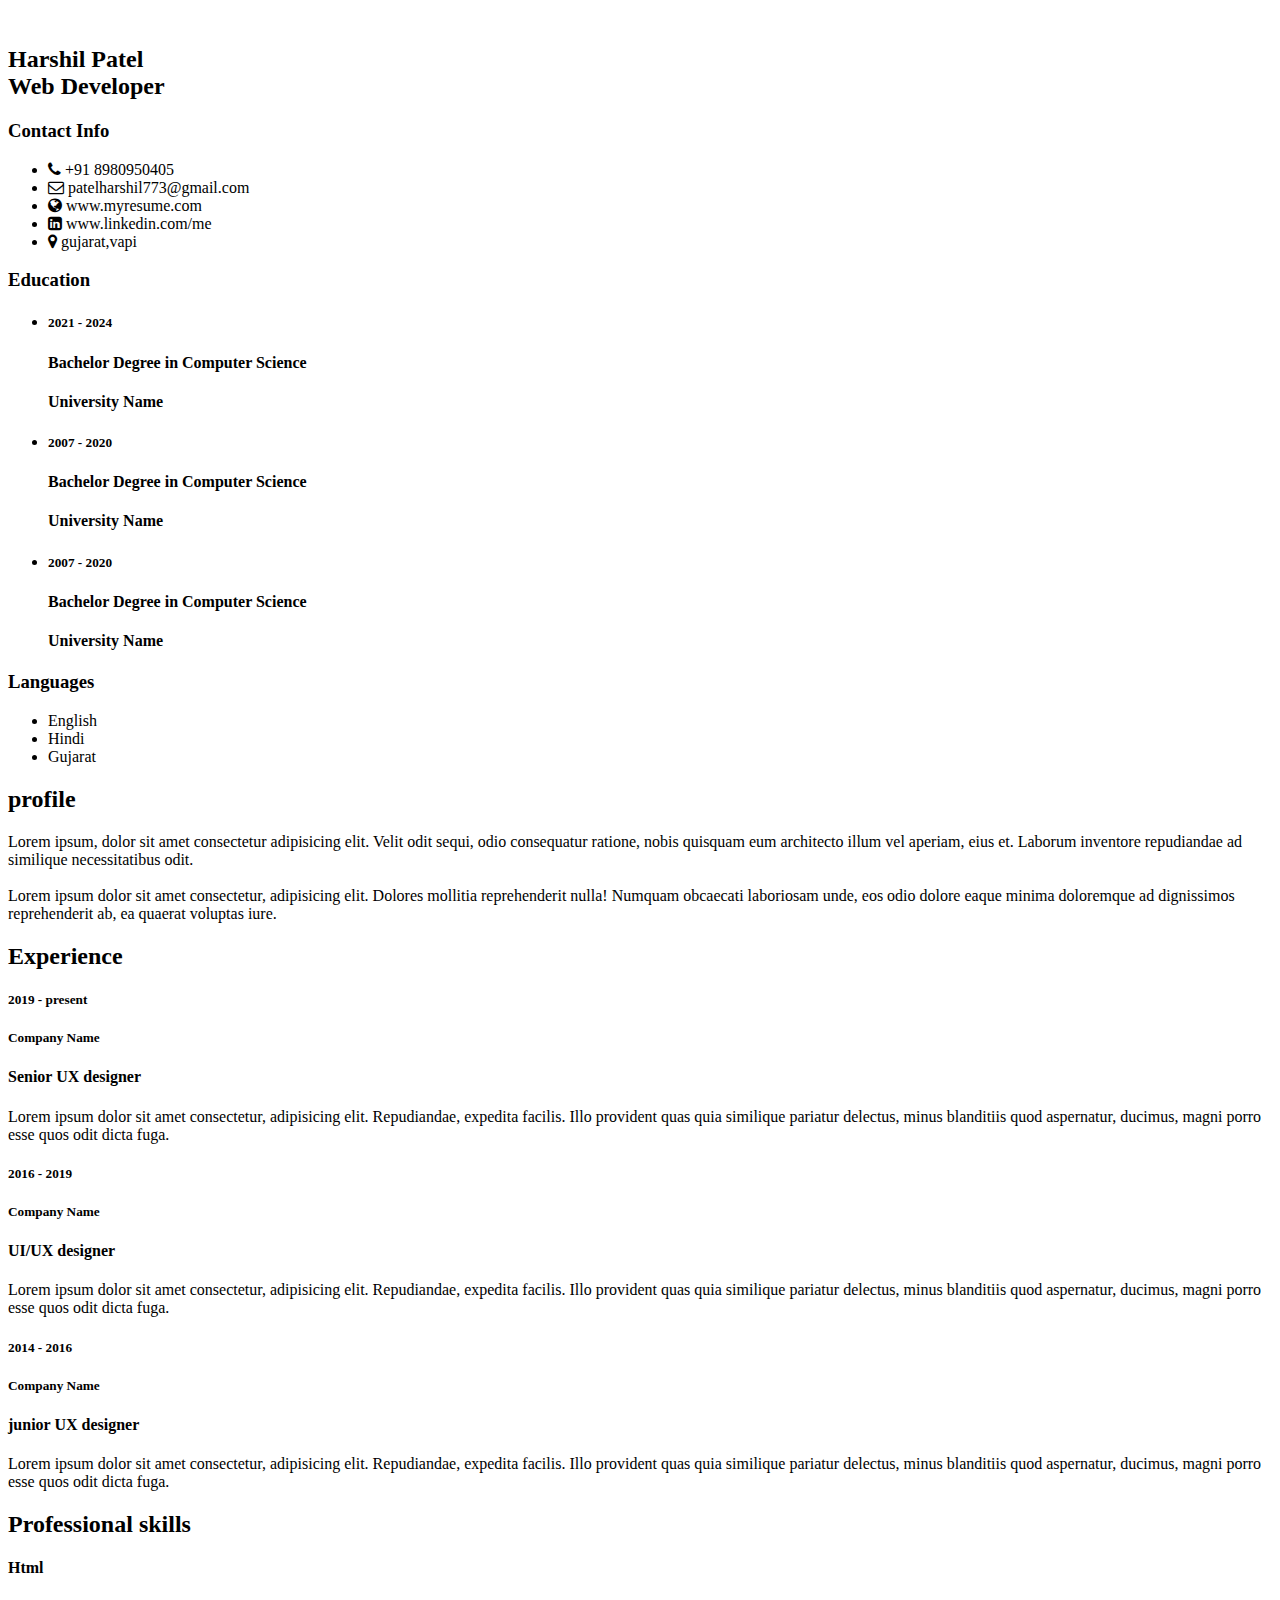
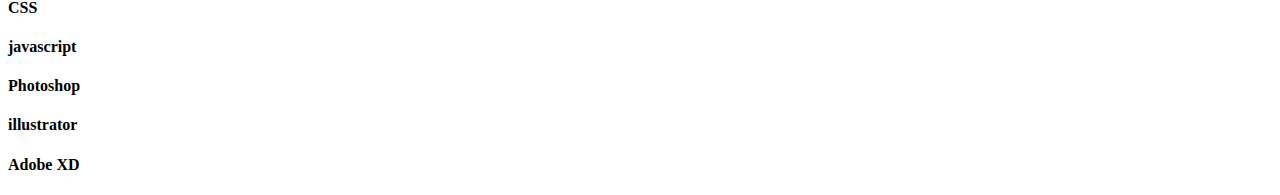
==== index.html @ 0a3c1ebd "Create index.html" ====
<!DOCTYPE html>
<html lang="en">
<head>
    <meta charset="UTF-8">
    <meta http-equiv="X-UA-Compatible" content="IE=edge">
    <meta name="viewport" content="width=device-width, initial-scale=1.0">
    <title>MyResume</title>
    <link rel="stylesheet" href="https://cdnjs.cloudflare.com/ajax/libs/font-awesome/4.7.0/css/font-awesome.css" integrity="sha512-5A8nwdMOWrSz20fDsjczgUidUBR8liPYU+WymTZP1lmY9G6Oc7HlZv156XqnsgNUzTyMefFTcsFH/tnJE/+xBg==" crossorigin="anonymous" referrerpolicy="no-referrer" />
    <link rel="stylesheet" type="text/css" href="style.css">
</head>
<body>
    <div class="container">

        <div class="left_side">
            <div class="profiletext">
                <div class="imgbx">
                    <img src="img/profile4.jpg" alt="">
                </div>
                <h2>Harshil Patel<br><span>Web Developer</span></h2>
            </div>

            <div class="contactinfo">
                <h3 class="title">Contact Info</h3>
                <ul>
                    <li>
                        <span class="icon"><i class="fa fa-phone" aria-hidden="true"></i></span>
                        <span class="text">+91 8980950405</span>
                    </li>
                    <li>
                        <span class="icon"><i class="fa fa-envelope-o" aria-hidden="true"></i></span>
                        <span class="text">patelharshil773@gmail.com</span>
                    </li>
                    <li>
                        <span class="icon"><i class="fa fa-globe" aria-hidden="true"></i></span>
                        <span class="text">www.myresume.com</span>
                    </li>
                    <li>
                        <span class="icon"><i class="fa fa-linkedin-square" aria-hidden="true"></i></span>
                        <span class="text">www.linkedin.com/me</span>
                    </li>
                    <li>
                        <span class="icon"><i class="fa fa-map-marker" aria-hidden="true"></i></span>
                        <span class="text">gujarat,vapi</span>
                    </li>
                </ul>
            </div>

            <div class="contactinfo education">
                <h3 class="title">Education</h3>
                <ul>
                    <li>
                        <h5>2021 - 2024</h5>
                        <h4>Bachelor Degree in Computer Science</h4>
                        <h4>University Name</h4>
                    </li>
                    <li>
                        <h5>2007 - 2020</h5>
                        <h4>Bachelor Degree in Computer Science</h4>
                        <h4>University Name</h4>
                    </li>
                    <li>
                        <h5>2007 - 2020</h5>
                        <h4>Bachelor Degree in Computer Science</h4>
                        <h4>University Name</h4>
                    </li>
                </ul>
            </div>

            <div class="contactinfo language">
                <h3 class="title">Languages</h3>
                <ul>
                    <li>
                        <span class="text">English</span>
                        <span class="percent">
                            <div style="width:90%;"></div>
                        </span>
                    </li>
                    <li>
                        <span class="text">Hindi</span>
                        <span class="percent">
                            <div style="width:90%;"></div>
                        </span>
                        
                    </li>
                    <li>
                        <span class="text">Gujarat</span>
                        <span class="percent">
                            <div style="width:90%;"></div>
                        </span>
                    </li>
                </ul>
            </div>
        </div>
        

        <div class="right_side">
            <div class="about">
                <h2 class="title2">profile</h2>
                <p>Lorem ipsum, dolor sit amet consectetur adipisicing elit. Velit odit sequi, odio consequatur ratione, nobis quisquam eum architecto illum vel aperiam, eius et. Laborum inventore repudiandae ad similique necessitatibus odit.<br><br>Lorem ipsum dolor sit amet consectetur, adipisicing elit. Dolores mollitia reprehenderit nulla! Numquam obcaecati laboriosam unde, eos odio dolore eaque minima doloremque ad dignissimos reprehenderit ab, ea quaerat voluptas iure.</p>
            </div>
            <div class="about">
                <h2 class="title2">Experience</h2>
                <div class="box">
                    <div class="company_year">
                        <h5>2019 - present</h5>
                        <h5>Company Name</h5>
                    </div>
                    <div class="text">
                        <h4>Senior UX designer</h4>
                        <p>Lorem ipsum dolor sit amet consectetur, adipisicing elit. Repudiandae, expedita facilis. Illo provident quas quia similique pariatur delectus, minus blanditiis quod aspernatur, ducimus, magni porro esse quos odit dicta fuga.</p>
                    </div>
                </div>
                <div class="box">
                    <div class="company_year">
                        <h5>2016 - 2019</h5>
                        <h5>Company Name</h5>
                    </div>
                    <div class="text">
                        <h4>UI/UX designer</h4>
                        <p>Lorem ipsum dolor sit amet consectetur, adipisicing elit. Repudiandae, expedita facilis. Illo provident quas quia similique pariatur delectus, minus blanditiis quod aspernatur, ducimus, magni porro esse quos odit dicta fuga.</p>
                    </div>
                </div>
                <div class="box">
                    <div class="company_year">
                        <h5>2014 - 2016</h5>
                        <h5>Company Name</h5>
                    </div>
                    <div class="text">
                        <h4>junior UX designer</h4>
                        <p>Lorem ipsum dolor sit amet consectetur, adipisicing elit. Repudiandae, expedita facilis. Illo provident quas quia similique pariatur delectus, minus blanditiis quod aspernatur, ducimus, magni porro esse quos odit dicta fuga.</p>
                    </div>
                </div>
            </div>

            <div class="about skills">
                <h2 class="title2">Professional skills</h2>
                <div class="box">
                    <h4>Html</h4>
                    <div class="percent"><div style="width: 95%;" class="percentdiv"></div></div>
                </div>
                <div class="box">
                    <h4>CSS</h4>
                    <div class="percent"><div style="width: 95%;" class="percentdiv"></div></div>
                </div>
                <div class="box">
                    <h4>javascript</h4>
                    <div class="percent"><div style="width: 95%;" class="percentdiv"></div></div>
                </div>
                <div class="box">
                    <h4>Photoshop</h4>
                    <div class="percent"><div style="width: 95%;" class="percentdiv"></div></div>
                </div>
                <div class="box">
                    <h4>illustrator</h4>
                    <div class="percent"><div style="width: 95%;" class="percentdiv"></div></div>
                </div>
                <div class="box">
                    <h4>Adobe XD</h4>
                    <div class="percent"><div style="width: 95%;" class="percentdiv"></div></div>
                </div>
            </div>

        </div>
    </div>
</body>
</html>
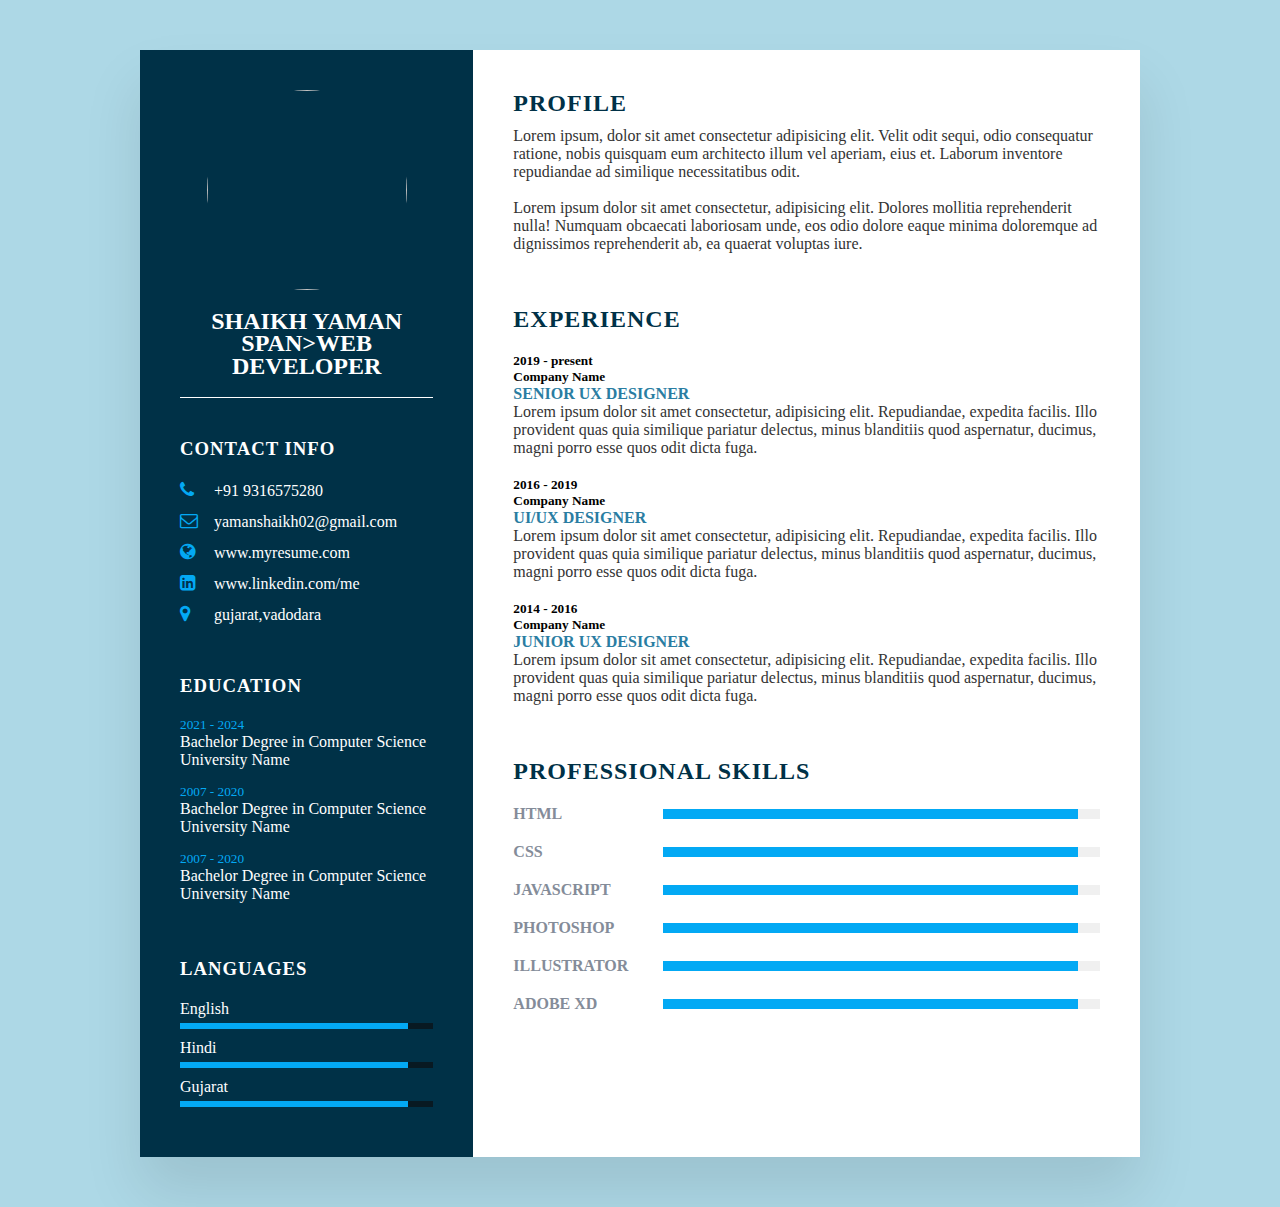
==== commit 64320412: "Update index.html" ====
--- a/index.html
+++ b/index.html
@@ -16,7 +16,7 @@
                 <div class="imgbx">
                     <img src="img/profile4.jpg" alt="">
                 </div>
-                <h2>Harshil Patel<br><span>Web Developer</span></h2>
+                <h2>Shaikh Yaman<br>span>Web Developer</span></h2>
             </div>
 
             <div class="contactinfo">
@@ -24,11 +24,11 @@
                 <ul>
                     <li>
                         <span class="icon"><i class="fa fa-phone" aria-hidden="true"></i></span>
-                        <span class="text">+91 8980950405</span>
+                        <span class="text">+91 9316575280</span>
                     </li>
                     <li>
                         <span class="icon"><i class="fa fa-envelope-o" aria-hidden="true"></i></span>
-                        <span class="text">patelharshil773@gmail.com</span>
+                        <span class="text">yamanshaikh02@gmail.com</span>
                     </li>
                     <li>
                         <span class="icon"><i class="fa fa-globe" aria-hidden="true"></i></span>
@@ -40,7 +40,7 @@
                     </li>
                     <li>
                         <span class="icon"><i class="fa fa-map-marker" aria-hidden="true"></i></span>
-                        <span class="text">gujarat,vapi</span>
+                        <span class="text">gujarat,vadodara</span>
                     </li>
                 </ul>
             </div>
--- a/style.css
+++ b/style.css
@@ -0,0 +1,195 @@
+@import url("https://fonts.googleapis.com/css?family=poppins:200,300,400,500,600,700,800,900&display=swap");
+
+*{
+    margin: 0;
+    padding: 0;
+    box-sizing: border-box;
+    font-family: 'poppins' sans-serif;
+}
+body{
+    background:lightblue;
+    display: flex;
+    justify-content: center;
+    align-items: center;
+    min-height: 100vh;
+}
+.container{
+    position: relative;
+    width: 100%;
+    max-width: 1000px;
+    min-height: 1000px;
+    background: #fff;
+    margin: 50px;
+    display: grid;
+    grid-template-columns: 1fr 2fr;
+    box-shadow: 0 35px 55px rgba(0, 0, 0, 0.1);
+}
+.container .left_side{
+    position:relative;
+    background: #003147;
+    padding: 40px;
+}
+.profiletext{
+    position: relative;
+    display: flex;
+    flex-direction: column;
+    align-items: center;
+    padding-bottom: 20px;
+    border-bottom: 1px solid white;
+}
+.profiletext .imgbx{
+    position: relative;
+    width: 200px;
+    height: 200px;
+    border-radius: 50%;
+    overflow: hidden;
+}
+.profiletext .imgbx img{
+    position: absolute;
+    top: 0;
+    left: 0;
+    width: 100%;
+    height: 100%;
+    object-fit: cover;
+}
+.profiletext h2{
+    color: #fff;
+    font-size: 1.5rem;
+    margin-top: 20px;
+    text-transform: uppercase;
+    text-align: center;
+    font-weight: 600;
+    line-height: 1.4rem;
+}
+.profiletext h2 span{
+    font-size: 0.8rem;
+    font-weight: 300;
+}
+.contactinfo{
+    padding-top: 40px;
+}
+.title{
+    color: #fff;
+    text-transform: uppercase;
+    font-weight: 600;
+    letter-spacing: 1px;
+    margin-bottom: 20px;
+}
+.contactinfo ul{
+    position: relative;
+}
+.contactinfo ul li{
+    position: relative;
+    list-style: none;
+    margin: 10px 0;
+    cursor: pointer;
+}
+.contactinfo ul li .icon{
+    display: inline-block;
+    width: 30px;
+    font-size: 18px;
+    color: #03a9f4;
+}
+.contactinfo ul li span{
+    color:#fff;
+    font-weight: 300;
+}
+.contactinfo.education li{
+    margin-bottom: 15px;
+}
+.contactinfo.education h5{
+    color: #03a9f4;
+    font-weight: 500;
+}
+.contactinfo.education h4:nth-child(2){
+    color: #fff;
+    font-weight: 500;
+}
+.contactinfo.education h4{
+    color: #fff;
+    font-weight: 500;
+}
+.contactinfo.language .percent{
+    position: relative;
+    width: 100%;
+    height: 6px;
+    background: #081922;
+    display: block;
+    margin-top: 5px;
+}
+.contactinfo.language .percent div{
+    position: absolute;
+    top: 0;
+    left: 0;
+    height: 100%;
+    background: #03a9f4;
+}
+
+
+
+.container .right_side{
+    position:relative;
+    background: #fff;
+    padding: 40px;
+}
+.about{
+    margin-bottom: 53px;
+}
+.about:last-child{
+    margin-bottom: 0;
+}
+.title2{
+    color:#003147;
+    text-transform: uppercase;
+    letter-spacing: 1px;
+    margin-bottom: 10px;
+}
+p{
+    color: #333;
+}
+.about .box{
+    display: flex;
+    flex-direction: column;
+    margin: 20px 0;
+}
+.about .box .company_year{
+    min-width: 150px;
+}
+.about .box .year_company h5{
+ text-transform: uppercase;
+ color: #848c90;
+ font-weight: 600;
+}
+.about .box .text h4{
+    text-transform: uppercase;
+    color: #2a7da2;
+    font-size: 16px;
+}
+.skills .box{
+    position: relative;
+    width: 100%;
+    display: grid;
+    grid-template-columns: 150px 1fr;
+    justify-content: center;
+    align-items: center;
+}
+.skills .box h4{
+    text-transform: uppercase;
+    color: #848c99;
+    font-weight: 600;
+}
+.skills .box .percent{
+    position: relative;
+    width: 100%;
+    height: 10px;
+    background: #f0f0f0;
+}
+.percentdiv{
+    position: relative;
+    top: 0;
+    left: 0;
+    height: 100%;
+    background: #03a9f4;
+}
+
+
